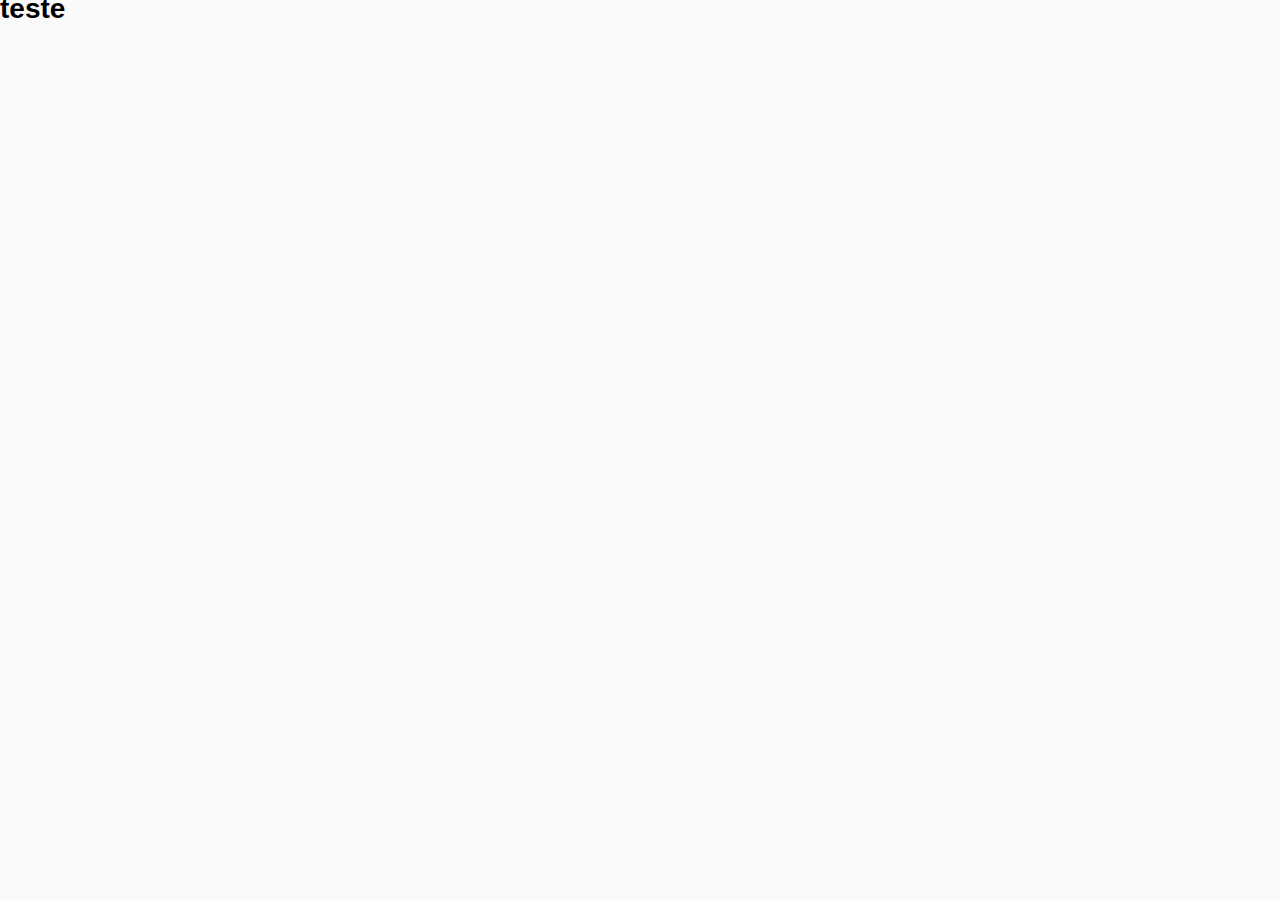
==== index.html @ c2c9c5c4 "[Aula-51] Criando a estrutura" ====
<!DOCTYPE html>
<html lang="pt-br">
<head>
    <meta charset="UTF-8">
    <meta http-equiv="x-ua-compatible" content="IE-edge">
    <meta name="viewport" content="width=device-width, initial-scale=1.0">
    <link rel="stylesheet" href="style.css">

    <title>Sujeitogram - sua rede social</title>
</head>
<body>
  <h1>teste</h1>


</body>
</html>
---- style.css ----
*{
  box-sizing: border-box;
  margin:0;
  padding:0;
}

a{
color: #3c96ed;
text-decoration: none;
}

body{
background: #FAFAFA;
height: 100%;
width: 100%;
margin: 0;
padding: 0;
font-family: Arial, Helvetica, sans-serif;
font-size: 14px;
line-height: 18px;
}
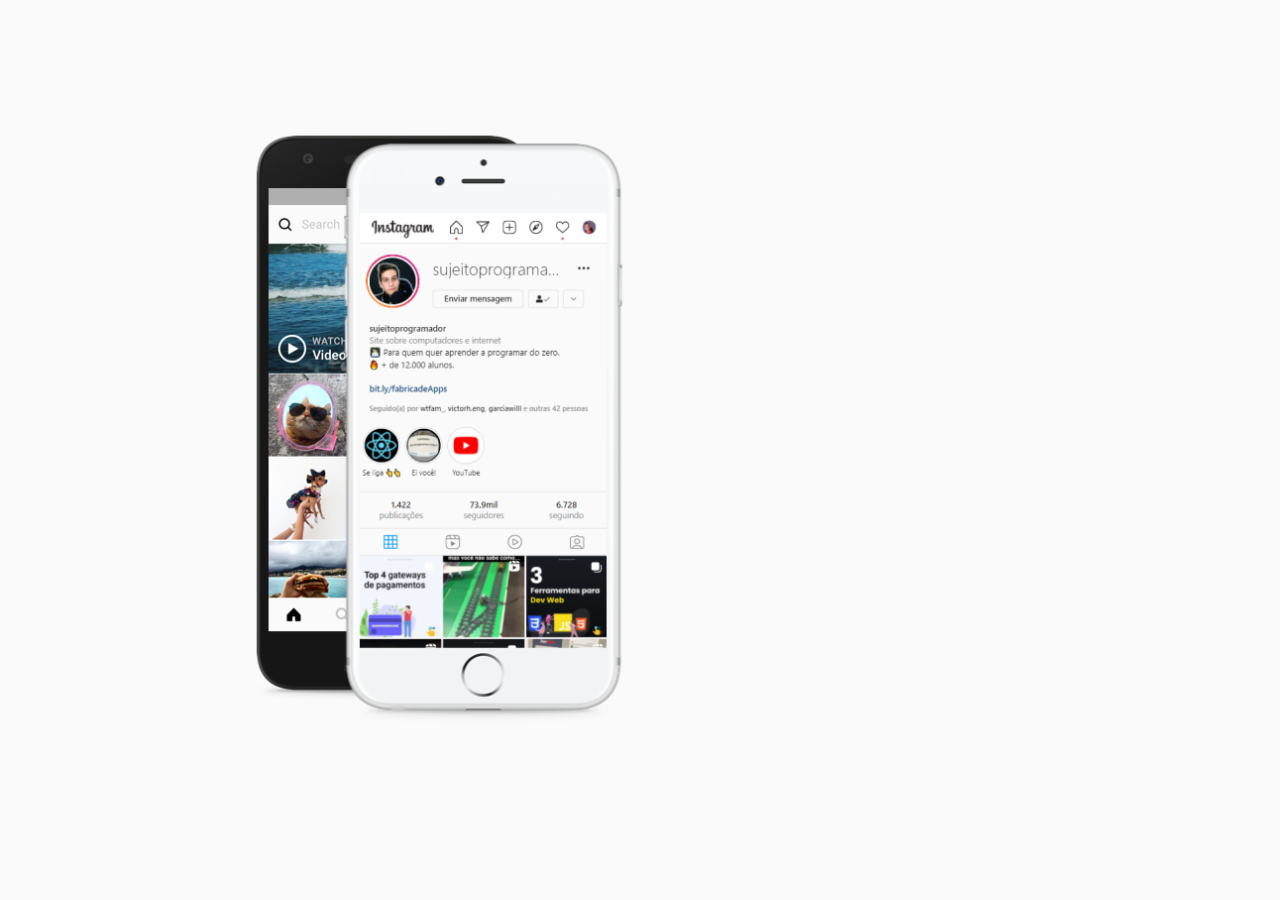
==== commit d8e4b35e: "[Aula-52] Criando colunas" ====
--- a/index.html
+++ b/index.html
@@ -2,14 +2,32 @@
 <html lang="pt-br">
 <head>
     <meta charset="UTF-8">
-    <meta http-equiv="x-ua-compatible" content="IE-edge">
+    <meta http-equiv="X-UA-Compatible" content="IE-edge">
     <meta name="viewport" content="width=device-width, initial-scale=1.0">
-    <link rel="stylesheet" href="style.css">
+    <link rel="stylesheet" href="style.css" />
 
     <title>Sujeitogram - sua rede social</title>
 </head>
 <body>
-  <h1>teste</h1>
+
+  <div id="wrapper">
+
+      <!--AREA CONTAINER-->
+      <div id="container">
+
+      <!-- AREA ESQUERDA-->
+          <div class="column left">
+              <div class="main"></div>
+          </div>
+      <!--FIM AREA ESQUERDA-->
+
+          <!-- AREA DIREITA-->
+      <div class="column right">
+      </div>
+          <!--FIM AREA ESQUERDA-->
+      </div>
+
+  </div>
 
 
 </body>
--- a/style.css
+++ b/style.css
@@ -18,4 +18,34 @@
 font-family: Arial, Helvetica, sans-serif;
 font-size: 14px;
 line-height: 18px;
+}
+
+#wrapper{
+height: 100vh;
+}
+
+#container{
+margin: 0 auto;
+min-height: 100%;
+width: 800px;
+display: flex;
+align-items: center;
+}
+
+.column{
+flex-grow: 1;
+width: 50%;
+}
+
+.left{
+background-image: url("./assets/main-foto.png");
+background-size: 450px;
+background-repeat: no-repeat;
+background-position: center;
+height: 600px;
+margin-bottom: 50px;
+}
+
+.right{
+padding-left: 20px;
 }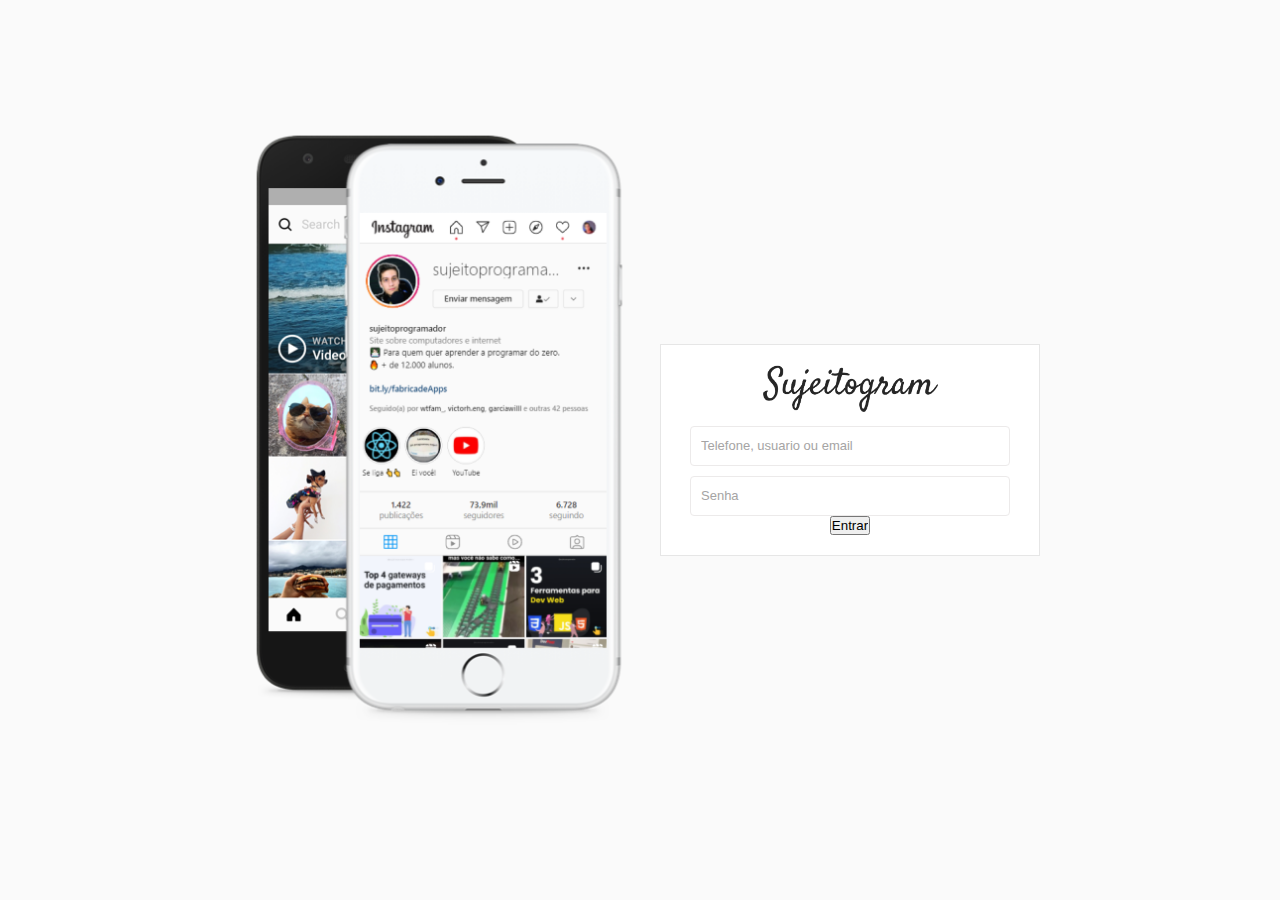
==== commit 296b2ca4: "[Aula-53]  Criando a segunda coluna" ====
--- a/index.html
+++ b/index.html
@@ -23,6 +23,18 @@
 
           <!-- AREA DIREITA-->
       <div class="column right">
+          <div class="login-panel">
+              <div class="logo">
+                  <img class="logo-img" src="assets/logo.png" alt="logo do sujeitogram">
+              </div>
+
+              <form>
+                  <input placeholder="Telefone, usuario ou email" type="text" name="username"/>
+                  <input placeholder="Senha" type="password" name="password" />
+
+                  <input type="submit" value="Entrar" />
+              </form>
+          </div>
       </div>
           <!--FIM AREA ESQUERDA-->
       </div>
--- a/style.css
+++ b/style.css
@@ -48,4 +48,43 @@
 
 .right{
 padding-left: 20px;
+}
+
+.login-panel{
+background-color: #FFF;
+border: 1px solid #e6e6e6;
+text-align: center;
+padding: 20px 0;
+}
+
+.logo-img{
+width: 175px;
+}
+
+form{
+display: flex;
+flex-direction: column;
+align-items: center;
+justify-content: center;
+}
+
+input[type="password"], input[type="text"]{
+background-color: #FFFFFF;
+border: 1px solid rgb(236, 234, 234);
+height: 40px;
+border-radius: 4px;
+margin-top: 10px;
+padding: 10px;
+font-size: 13px;
+width: 320px;
+color: #000000;
+}
+
+input[type="password"]::placeholder, input[type="text"]::placeholder{
+color: rgb(165, 164, 164)
+}
+
+input[type="password"]:focus, input[type="text"]:focus{
+outline: 0;
+border: 1px solid #a1a1a1;
 }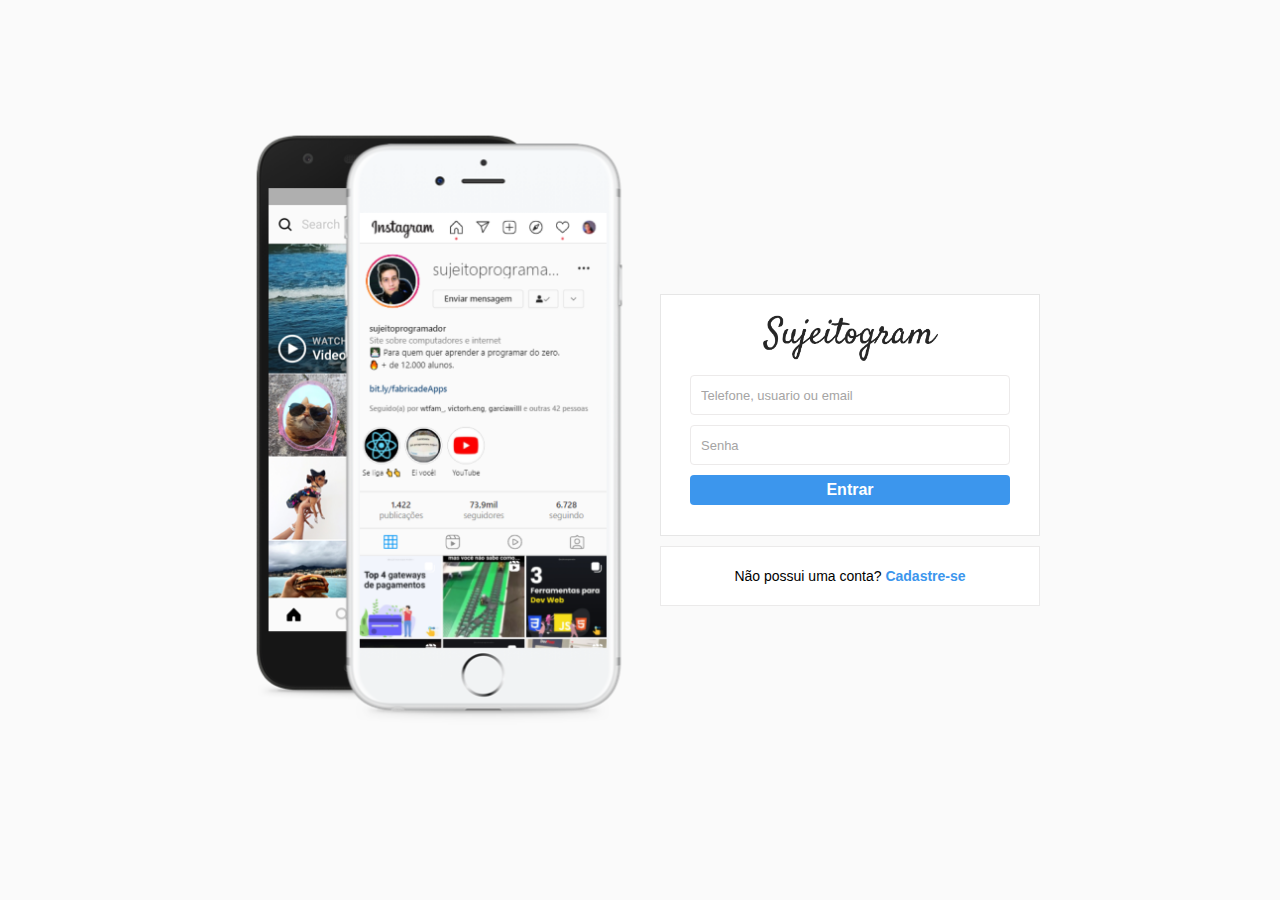
==== commit 2b9ad3c3: "[Aula-54] Botão acessar" ====
--- a/index.html
+++ b/index.html
@@ -4,42 +4,48 @@
     <meta charset="UTF-8">
     <meta http-equiv="X-UA-Compatible" content="IE-edge">
     <meta name="viewport" content="width=device-width, initial-scale=1.0">
-    <link rel="stylesheet" href="style.css" />
+    <link rel="stylesheet" href="style.css"/>
 
     <title>Sujeitogram - sua rede social</title>
 </head>
 <body>
 
-  <div id="wrapper">
+<div id="wrapper">
 
-      <!--AREA CONTAINER-->
-      <div id="container">
+    <!--AREA CONTAINER-->
+    <div id="container">
 
-      <!-- AREA ESQUERDA-->
-          <div class="column left">
-              <div class="main"></div>
-          </div>
-      <!--FIM AREA ESQUERDA-->
+        <!-- AREA ESQUERDA-->
+        <div class="column left">
+            <div class="main"></div>
+        </div>
+        <!--FIM AREA ESQUERDA-->
 
-          <!-- AREA DIREITA-->
-      <div class="column right">
-          <div class="login-panel">
-              <div class="logo">
-                  <img class="logo-img" src="assets/logo.png" alt="logo do sujeitogram">
-              </div>
+        <!-- AREA DIREITA-->
+        <div class="column right">
+            <div class="login-panel">
+                <div class="logo">
+                    <img class="logo-img" src="assets/logo.png" alt="logo do sujeitogram">
+                </div>
 
-              <form>
-                  <input placeholder="Telefone, usuario ou email" type="text" name="username"/>
-                  <input placeholder="Senha" type="password" name="password" />
+                <form>
+                    <input placeholder="Telefone, usuario ou email" type="text" name="username"/>
+                    <input placeholder="Senha" type="password" name="password"/>
 
-                  <input type="submit" value="Entrar" />
-              </form>
-          </div>
-      </div>
-          <!--FIM AREA ESQUERDA-->
-      </div>
+                    <input type="submit" value="Entrar"/>
+                </form>
+            </div>
 
-  </div>
+
+                <div class="infobox">
+                    <p>Não possui uma conta? <a href="#">Cadastre-se</a> </p>
+                </div>
+
+        </div>
+        <!--FIM AREA ESQUERDA-->
+    </div>
+
+</div>
 
 
 </body>
--- a/style.css
+++ b/style.css
@@ -1,90 +1,123 @@
-*{
-  box-sizing: border-box;
-  margin:0;
-  padding:0;
+* {
+    box-sizing: border-box;
+    margin: 0;
+    padding: 0;
 }
 
-a{
-color: #3c96ed;
-text-decoration: none;
+a {
+    color: #3c96ed;
+    text-decoration: none;
 }
 
-body{
-background: #FAFAFA;
-height: 100%;
-width: 100%;
-margin: 0;
-padding: 0;
-font-family: Arial, Helvetica, sans-serif;
-font-size: 14px;
-line-height: 18px;
+body {
+    background: #FAFAFA;
+    height: 100%;
+    width: 100%;
+    margin: 0;
+    padding: 0;
+    font-family: Arial, Helvetica, sans-serif;
+    font-size: 14px;
+    line-height: 18px;
 }
 
-#wrapper{
-height: 100vh;
+#wrapper {
+    height: 100vh;
 }
 
-#container{
-margin: 0 auto;
-min-height: 100%;
-width: 800px;
-display: flex;
-align-items: center;
+#container {
+    margin: 0 auto;
+    min-height: 100%;
+    width: 800px;
+    display: flex;
+    align-items: center;
 }
 
-.column{
-flex-grow: 1;
-width: 50%;
+.column {
+    flex-grow: 1;
+    width: 50%;
 }
 
-.left{
-background-image: url("./assets/main-foto.png");
-background-size: 450px;
-background-repeat: no-repeat;
-background-position: center;
-height: 600px;
-margin-bottom: 50px;
+.left {
+    background-image: url("./assets/main-foto.png");
+    background-size: 450px;
+    background-repeat: no-repeat;
+    background-position: center;
+    height: 600px;
+    margin-bottom: 50px;
 }
 
-.right{
-padding-left: 20px;
+.right {
+    padding-left: 20px;
 }
 
-.login-panel{
-background-color: #FFF;
-border: 1px solid #e6e6e6;
-text-align: center;
-padding: 20px 0;
+.login-panel {
+    background-color: #FFF;
+    border: 1px solid #e6e6e6;
+    text-align: center;
+    padding: 20px 0;
 }
 
-.logo-img{
-width: 175px;
+.logo-img {
+    width: 175px;
 }
 
-form{
-display: flex;
-flex-direction: column;
-align-items: center;
-justify-content: center;
+form {
+    display: flex;
+    flex-direction: column;
+    align-items: center;
+    justify-content: center;
 }
 
-input[type="password"], input[type="text"]{
-background-color: #FFFFFF;
-border: 1px solid rgb(236, 234, 234);
-height: 40px;
-border-radius: 4px;
-margin-top: 10px;
-padding: 10px;
-font-size: 13px;
-width: 320px;
-color: #000000;
+input[type="password"], input[type="text"] {
+    background-color: #FFFFFF;
+    border: 1px solid rgb(236, 234, 234);
+    height: 40px;
+    border-radius: 4px;
+    margin-top: 10px;
+    padding: 10px;
+    font-size: 13px;
+    width: 320px;
+    color: #000000;
 }
 
-input[type="password"]::placeholder, input[type="text"]::placeholder{
-color: rgb(165, 164, 164)
+input[type="password"]::placeholder, input[type="text"]::placeholder {
+    color: rgb(165, 164, 164)
 }
 
-input[type="password"]:focus, input[type="text"]:focus{
-outline: 0;
-border: 1px solid #a1a1a1;
+input[type="password"]:focus, input[type="text"]:focus {
+    outline: 0;
+    border: 1px solid #a1a1a1;
+}
+
+input[type="submit"] {
+    width: 320px;
+    margin-top: 10px;
+    height: 30px;
+    border: 0;
+    background-color: #3c96ed;
+    border-radius: 4px;
+    color: #FFFFFF;
+    font-size: 16px;
+    font-weight: bold;
+    margin-bottom: 10px;
+  cursor: pointer;
+}
+
+.infobox{
+  background-color: #FFFFFF;
+  height: 60px;
+  border: 1px solid rgb(235, 234, 234);
+  margin: 10px auto 0;
+
+  display: flex;
+  justify-content: center;
+  align-items: center;
+}
+.infobox p{
+  user-select: none;
+}
+
+.infobox p a{
+  font-weight: bold;
+  user-select: none;
 }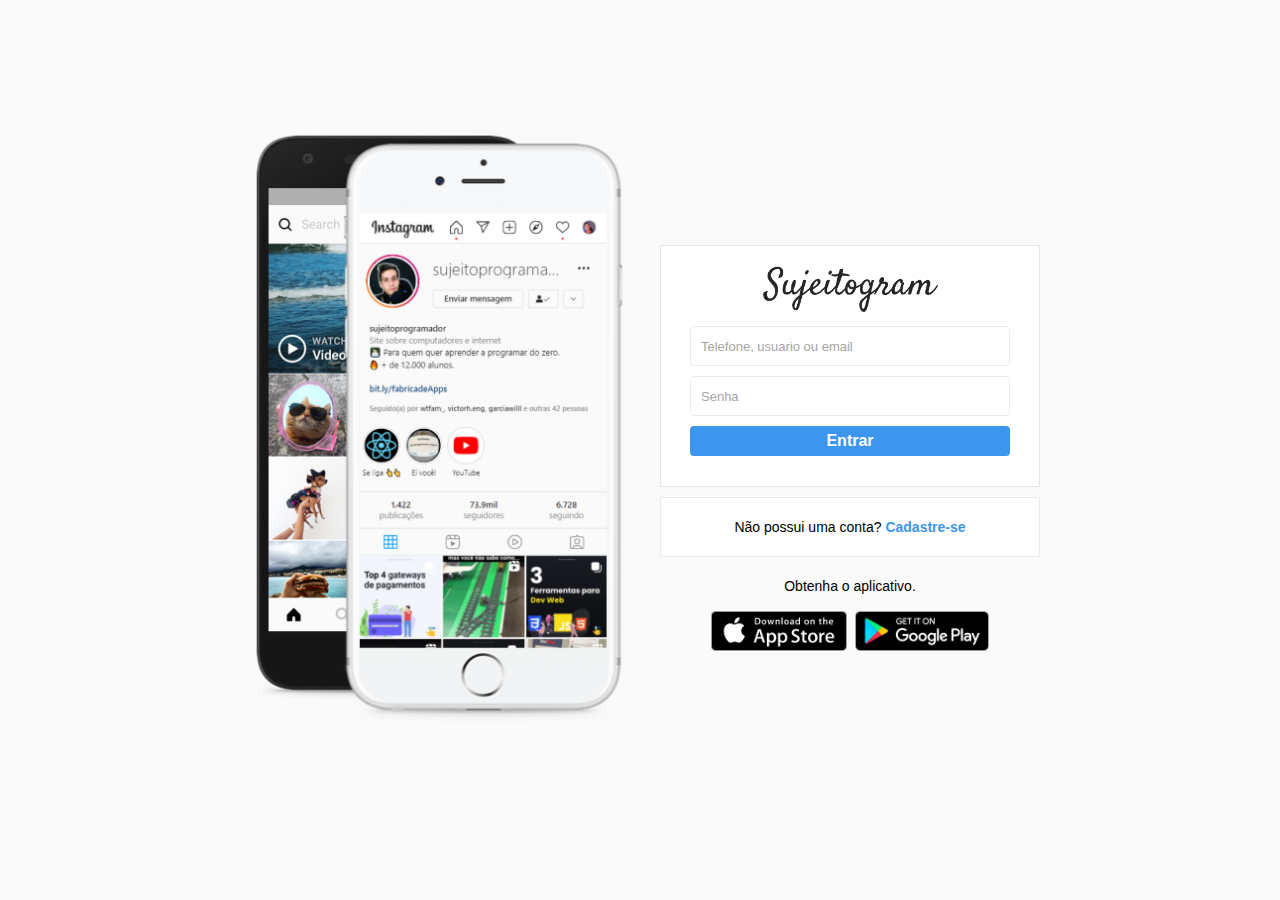
==== commit 9f8d618a: "[Aula-55]  Sessão aplicativos" ====
--- a/index.html
+++ b/index.html
@@ -36,10 +36,21 @@
                 </form>
             </div>
 
-
-                <div class="infobox">
+            <div class="infobox">
                     <p>Não possui uma conta? <a href="#">Cadastre-se</a> </p>
                 </div>
+
+            <div class="get-app-panel">
+                Obtenha o aplicativo.
+                <div class="app-buttons">
+                    <a href="#">
+                        <img src="assets/appstore.png" alt="Baixe na AppStore">
+                    </a>
+                    <a href="#">
+                        <img src="assets/googleplay.png" alt="Baixe na Googleplay">
+                    </a>
+                </div>
+            </div>
 
         </div>
         <!--FIM AREA ESQUERDA-->
--- a/style.css
+++ b/style.css
@@ -100,24 +100,39 @@
     font-size: 16px;
     font-weight: bold;
     margin-bottom: 10px;
-  cursor: pointer;
+    cursor: pointer;
 }
 
-.infobox{
-  background-color: #FFFFFF;
-  height: 60px;
-  border: 1px solid rgb(235, 234, 234);
-  margin: 10px auto 0;
+.infobox {
+    background-color: #FFFFFF;
+    height: 60px;
+    border: 1px solid rgb(235, 234, 234);
+    margin: 10px auto 0;
 
-  display: flex;
-  justify-content: center;
-  align-items: center;
-}
-.infobox p{
-  user-select: none;
+    display: flex;
+    justify-content: center;
+    align-items: center;
 }
 
-.infobox p a{
-  font-weight: bold;
-  user-select: none;
+.infobox p {
+    user-select: none;
+}
+
+.infobox p a {
+    font-weight: bold;
+    user-select: none;
+}
+
+.get-app-panel{
+    margin-top: 20px;
+    text-align: center;
+}
+
+.app-buttons{
+    margin-top: 16px;
+}
+
+.app-buttons img{
+    height: 40px;
+    padding: 0 2px;
 }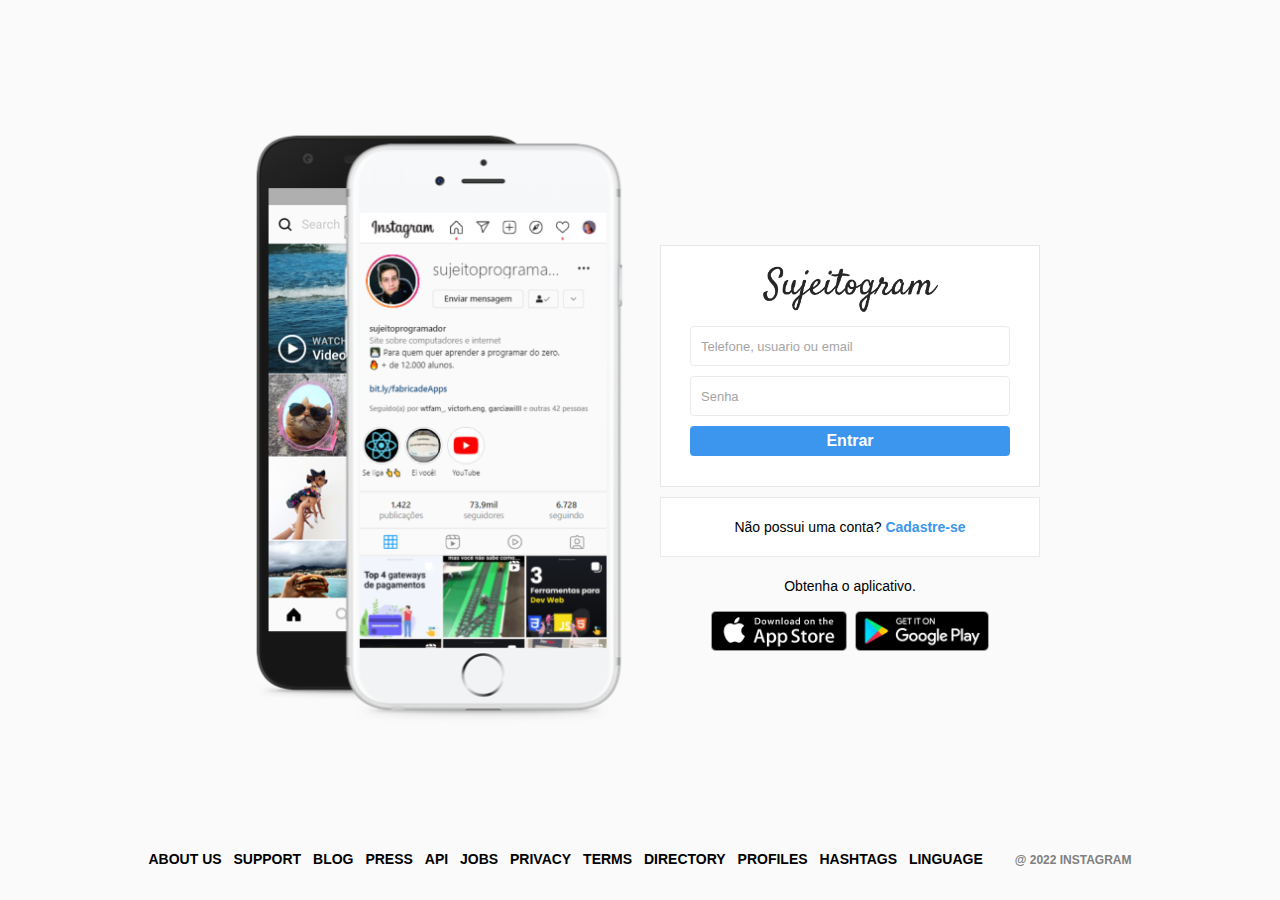
==== commit 97514f6e: "[Aula-56] Criando footer" ====
--- a/index.html
+++ b/index.html
@@ -54,7 +54,30 @@
 
         </div>
         <!--FIM AREA ESQUERDA-->
+
     </div>
+<!--FIM AREA CONTAINER-->
+
+<!--RODAPE-->
+    <footer>
+        <div class="footer-inner">
+           <a href="#">About us</a>
+           <a href="#">Support</a>
+            <a href="#">Blog</a>
+            <a href="#">Press</a>
+            <a href="#">API</a>
+            <a href="#">Jobs</a>
+            <a href="#">Privacy</a>
+            <a href="#">Terms</a>
+            <a href="#">Directory</a>
+            <a href="#">Profiles</a>
+            <a href="#">Hashtags</a>
+            <a href="#">Linguage</a>
+            <div class="text-small">@ 2022 Instagram
+
+            </div>
+        </div>
+    </footer>
 
 </div>
 
--- a/style.css
+++ b/style.css
@@ -123,16 +123,38 @@
     user-select: none;
 }
 
-.get-app-panel{
+.get-app-panel {
     margin-top: 20px;
     text-align: center;
 }
 
-.app-buttons{
+.app-buttons {
     margin-top: 16px;
 }
 
-.app-buttons img{
+.app-buttons img {
     height: 40px;
     padding: 0 2px;
+}
+
+footer{
+    text-align: center;
+    height: 50px;
+    margin-top: -50px;
+}
+
+footer a{
+    color: black;
+    text-transform: uppercase;
+    font-weight: bold;
+    margin-right: 8px;
+}
+
+.text-small{
+    font-size: 12px;
+    font-weight: bold;
+    color: gray;
+    text-transform: uppercase;
+    padding-left: 20px;
+    display: inline-block;
 }